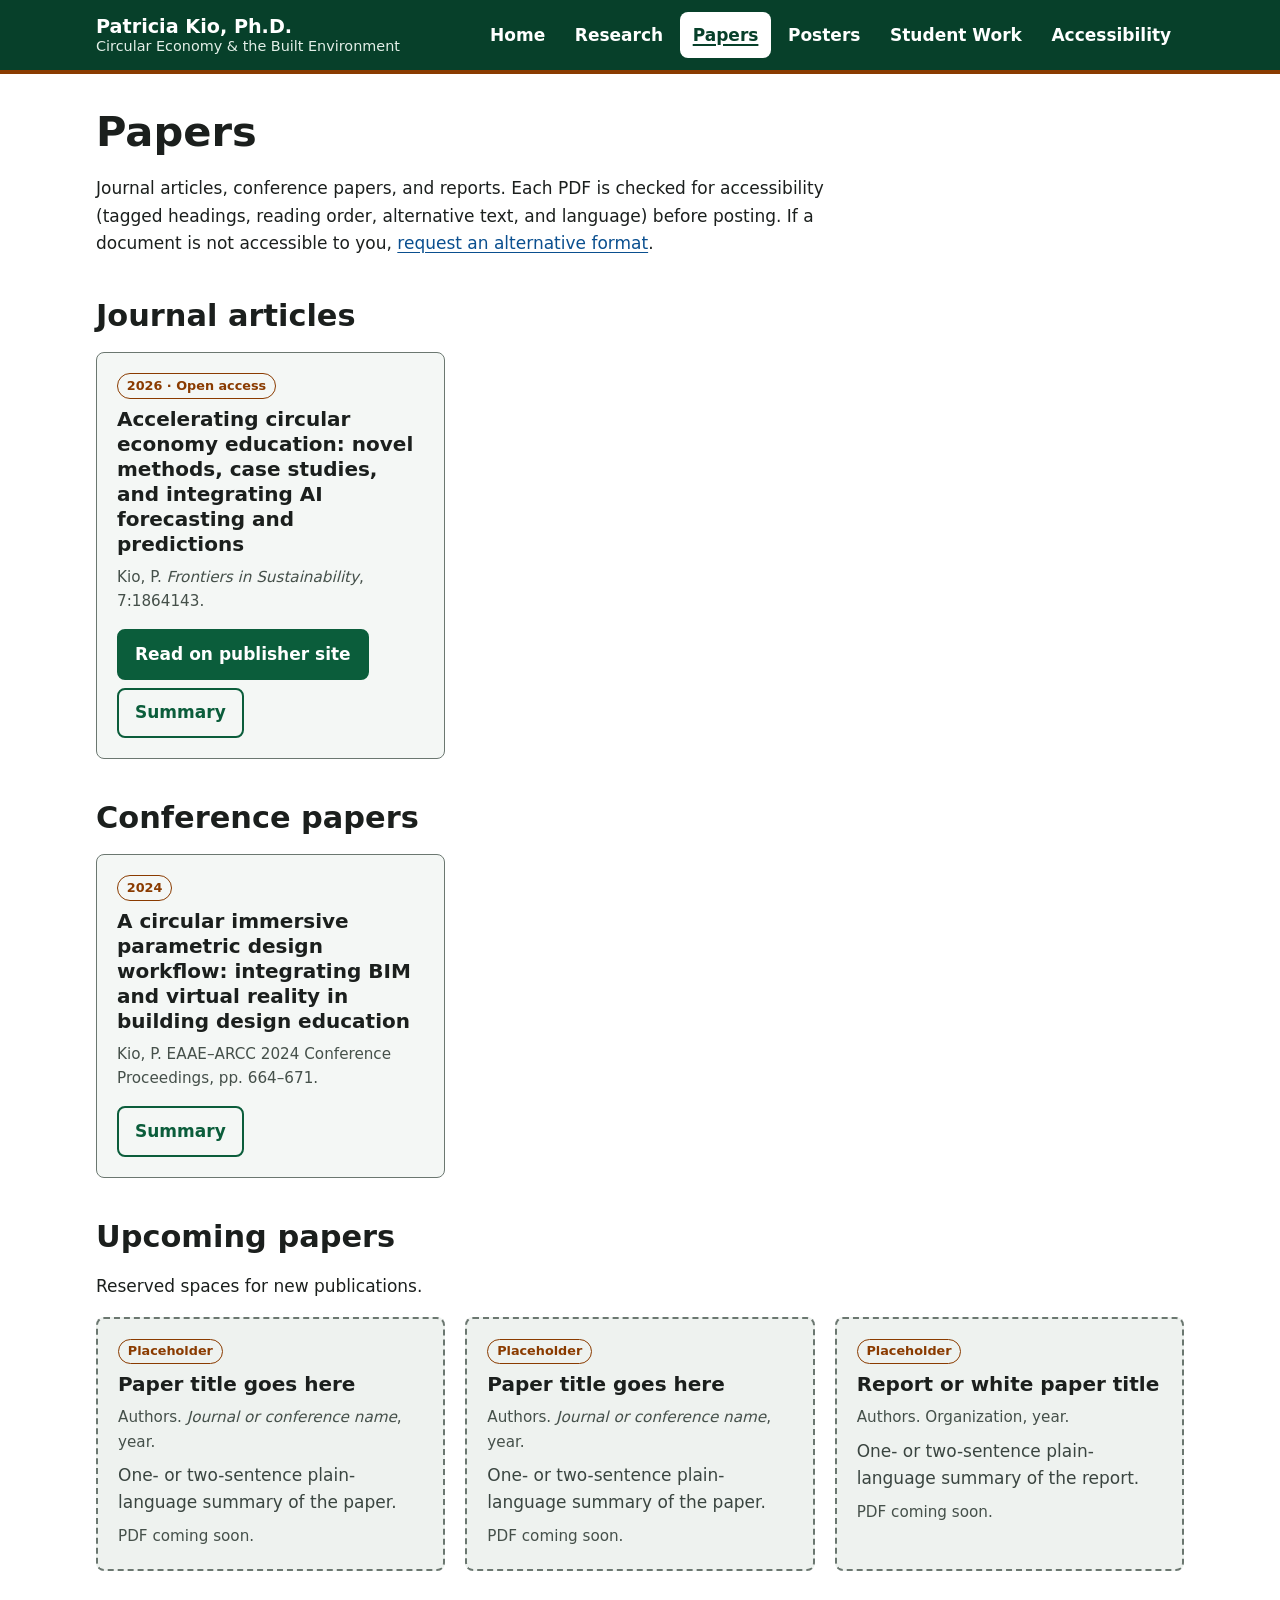
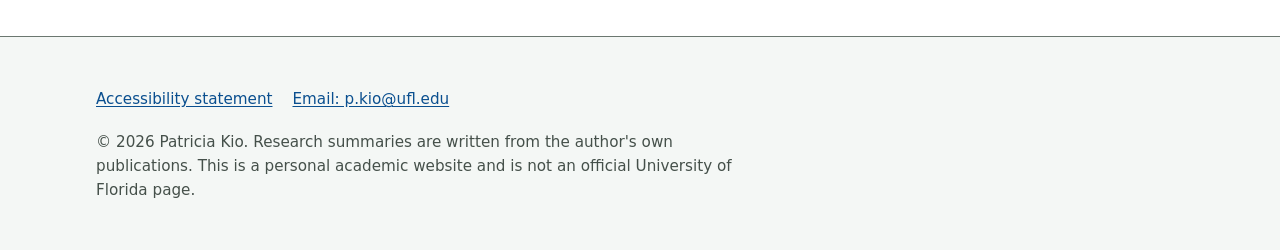
==== papers.html @ 59576799 "Add accessible research and teaching website Static WCAG 2.1 AA site for GitHub Pages: home, researc" ====
<!doctype html>
<html lang="en">
<head>
  <meta charset="utf-8">
  <meta name="viewport" content="width=device-width, initial-scale=1">
  <title>Papers | Patricia Kio — Circular Economy &amp; Built Environment</title>
  <meta name="description" content="Journal articles, conference papers, and reports by Patricia Kio, with accessible downloads.">
  <link rel="stylesheet" href="css/styles.css">
  <script src="js/site.js" defer></script>
</head>
<body>
  <a class="skip-link" href="#main">Skip to main content</a>

  <header class="site-header">
    <div class="container header-inner">
      <a class="site-title" href="index.html">Patricia Kio, Ph.D.
        <span>Circular Economy &amp; the Built Environment</span></a>
      <button class="nav-toggle" type="button" aria-expanded="false" aria-controls="site-nav">Menu</button>
      <nav id="site-nav" class="site-nav" aria-label="Main">
        <ul>
          <li><a href="index.html">Home</a></li>
          <li><a href="research.html">Research</a></li>
          <li><a href="papers.html" aria-current="page">Papers</a></li>
          <li><a href="posters.html">Posters</a></li>
          <li><a href="student-work.html">Student Work</a></li>
          <li><a href="accessibility.html">Accessibility</a></li>
        </ul>
      </nav>
    </div>
  </header>

  <main id="main" tabindex="-1">
    <div class="container">
      <h1>Papers</h1>
      <p class="lead">Journal articles, conference papers, and reports. Each PDF is checked for accessibility (tagged headings, reading order, alternative text, and language) before posting. If a document is not accessible to you, <a href="accessibility.html#feedback">request an alternative format</a>.</p>

      <h2 id="journal-heading">Journal articles</h2>
      <ul class="grid" aria-labelledby="journal-heading">
        <li class="card">
          <span class="tag">2026 · Open access</span>
          <h3>Accelerating circular economy education: novel methods, case studies, and integrating AI forecasting and predictions</h3>
          <p class="meta">Kio, P. <cite>Frontiers in Sustainability</cite>, 7:1864143.</p>
          <div class="actions">
            <a class="button" href="https://doi.org/10.3389/frsus.2026.1864143">Read on publisher site<span class="visually-hidden">: Accelerating circular economy education</span></a>
            <a class="button secondary" href="research.html#frontiers-2026">Summary<span class="visually-hidden"> of Accelerating circular economy education</span></a>
          </div>
        </li>
      </ul>

      <h2 id="conf-heading">Conference papers</h2>
      <ul class="grid" aria-labelledby="conf-heading">
        <li class="card">
          <span class="tag">2024</span>
          <h3>A circular immersive parametric design workflow: integrating BIM and virtual reality in building design education</h3>
          <p class="meta">Kio, P. EAAE–ARCC 2024 Conference Proceedings, pp. 664–671.</p>
          <div class="actions">
            <!-- When the accessible PDF is ready, save it as assets/papers/kio-2024-eaae-arcc.pdf and uncomment:
            <a class="button" href="assets/papers/kio-2024-eaae-arcc.pdf">Download PDF<span class="visually-hidden">: circular immersive parametric design workflow</span> (PDF, 940 KB)</a>
            -->
            <a class="button secondary" href="research.html#eaae-arcc-2024">Summary<span class="visually-hidden"> of the circular immersive parametric design workflow paper</span></a>
          </div>
        </li>
      </ul>

      <h2 id="upload-heading">Upcoming papers</h2>
      <p>Reserved spaces for new publications.</p>
      <ul class="grid" aria-labelledby="upload-heading">
        <!-- PLACEHOLDER PAPER — copy this whole <li> block for each new paper.
             1. Save the accessible PDF in assets/papers/ (lowercase, hyphens, no spaces).
             2. Replace the title, authors, venue and year.
             3. Put the file type and size in the link text, e.g. "(PDF, 1.2 MB)".
             4. Remove the "placeholder" class. -->
        <li class="card placeholder">
          <span class="tag">Placeholder</span>
          <h3>Paper title goes here</h3>
          <p class="meta">Authors. <cite>Journal or conference name</cite>, year.</p>
          <p>One- or two-sentence plain-language summary of the paper.</p>
          <p class="meta">PDF coming soon.</p>
        </li>
        <li class="card placeholder">
          <span class="tag">Placeholder</span>
          <h3>Paper title goes here</h3>
          <p class="meta">Authors. <cite>Journal or conference name</cite>, year.</p>
          <p>One- or two-sentence plain-language summary of the paper.</p>
          <p class="meta">PDF coming soon.</p>
        </li>
        <li class="card placeholder">
          <span class="tag">Placeholder</span>
          <h3>Report or white paper title</h3>
          <p class="meta">Authors. Organization, year.</p>
          <p>One- or two-sentence plain-language summary of the report.</p>
          <p class="meta">PDF coming soon.</p>
        </li>
      </ul>
    </div>
  </main>

  <footer class="site-footer">
    <div class="container">
      <ul>
        <li><a href="accessibility.html">Accessibility statement</a></li>
        <li><a href="mailto:p.kio@ufl.edu">Email: p.kio@ufl.edu</a></li>
      </ul>
      <p>&copy; 2026 Patricia Kio. Research summaries are written from the author's own publications. This is a personal academic website and is not an official University of Florida page.</p>
    </div>
  </footer>
</body>
</html>
---- css/styles.css ----
/* ==========================================================================
   Patricia Kio — Research & Teaching site
   Accessibility target: WCAG 2.1 Level AA (and WCAG 2.2 AA where practical)
   - All text/background pairs below meet 4.5:1 (normal text) or better.
   - Focus indicators are 3px, high-contrast, never removed.
   - Layout reflows at 320px wide and 400% zoom without horizontal scroll.
   ========================================================================== */

:root {
  --bg: #ffffff;
  --surface: #f4f7f5;
  --text: #1b1f1d;          /* 16.4:1 on --bg */
  --muted: #45504a;         /* 8.3:1 on --bg */
  --brand: #0b5d3b;         /* 7.6:1 on --bg — deep circular-economy green */
  --brand-strong: #07402a;
  --accent: #8a3b00;        /* 7.0:1 on --bg — used for highlights only */
  --link: #0a4f8f;          /* 8.2:1 on --bg */
  --link-visited: #5a2d82;  /* 9.0:1 on --bg */
  --border: #6b7770;        /* 4.7:1 — UI components need 3:1 */
  --focus: #b8410b;         /* outline colour */
  --focus-halo: #ffffff;
  --placeholder-bg: #eef2ef;
  --placeholder-text: #3a4540;
  --radius: 8px;
  --maxw: 72rem;
  font-size: 100%;
}

@media (prefers-color-scheme: dark) {
  :root {
    --bg: #121614;
    --surface: #1c2220;
    --text: #eef2ef;
    --muted: #c3ccc7;
    --brand: #7fd6a8;
    --brand-strong: #a8e9c6;
    --accent: #ffb27a;
    --link: #9cc9ff;
    --link-visited: #d3b3ff;
    --border: #8b9891;
    --focus: #ffb27a;
    --focus-halo: #121614;
    --placeholder-bg: #222a27;
    --placeholder-text: #d6ddd9;
  }
}

*, *::before, *::after { box-sizing: border-box; }

html { scroll-behavior: smooth; }
@media (prefers-reduced-motion: reduce) {
  html { scroll-behavior: auto; }
  *, *::before, *::after { transition: none !important; animation: none !important; }
}

body {
  margin: 0;
  background: var(--bg);
  color: var(--text);
  font-family: system-ui, -apple-system, "Segoe UI", Roboto, "Helvetica Neue", Arial, sans-serif;
  font-size: 1.0625rem;
  line-height: 1.6;            /* WCAG 1.4.12 text spacing friendly */
  -webkit-text-size-adjust: 100%;
}

img, svg, video { max-width: 100%; height: auto; }

h1, h2, h3, h4 { line-height: 1.25; color: var(--text); }
h1 { font-size: clamp(1.9rem, 4vw, 2.6rem); margin: 0 0 .5rem; }
h2 { font-size: clamp(1.45rem, 3vw, 1.9rem); margin: 2.5rem 0 .75rem; }
h3 { font-size: 1.25rem; margin: 1.75rem 0 .5rem; }
p, li { max-width: 70ch; }

a { color: var(--link); text-decoration: underline; text-underline-offset: .15em; }
a:visited { color: var(--link-visited); }
a:hover { text-decoration-thickness: .15em; }

/* Strong, consistent focus indicator (WCAG 2.4.7 / 2.4.11) */
:focus-visible {
  outline: 3px solid var(--focus);
  outline-offset: 3px;
  box-shadow: 0 0 0 6px var(--focus-halo);
  border-radius: 2px;
}

/* Skip link (WCAG 2.4.1) */
.skip-link {
  position: absolute;
  left: 1rem;
  top: -10rem;
  z-index: 100;
  background: var(--brand-strong);
  color: #fff;
  padding: .75rem 1rem;
  border-radius: var(--radius);
  font-weight: 700;
}
.skip-link:focus { top: 1rem; color: #fff; }

.visually-hidden {
  position: absolute !important;
  width: 1px; height: 1px;
  padding: 0; margin: -1px;
  overflow: hidden; clip: rect(0 0 0 0);
  white-space: nowrap; border: 0;
}

.container { width: 100%; max-width: var(--maxw); margin: 0 auto; padding: 0 1rem; }
@media (min-width: 48rem) { .container { padding: 0 2rem; } }

/* ---------- Header & navigation ---------- */
.site-header {
  background: var(--brand-strong);
  color: #fff;
  border-bottom: 4px solid var(--accent);
}
@media (prefers-color-scheme: dark) {
  .site-header { background: #0d2a1d; }
}
.header-inner {
  display: flex;
  flex-wrap: wrap;
  align-items: center;
  justify-content: space-between;
  gap: .5rem 1.5rem;
  padding-top: .75rem;
  padding-bottom: .75rem;
}
.site-title {
  color: #fff;
  font-weight: 800;
  font-size: 1.2rem;
  text-decoration: none;
  line-height: 1.2;
}
.site-title:visited { color: #fff; }
.site-title span { display: block; font-weight: 400; font-size: .9rem; color: #e3efe8; }

.nav-toggle {
  display: none;
  min-height: 44px;
  min-width: 44px;
  padding: .5rem .9rem;
  font: inherit;
  font-weight: 700;
  color: #fff;
  background: transparent;
  border: 2px solid #fff;
  border-radius: var(--radius);
  cursor: pointer;
}
.js .nav-toggle { display: inline-block; }
@media (min-width: 56rem) { .js .nav-toggle { display: none; } }

.site-nav ul {
  list-style: none;
  margin: 0;
  padding: 0;
  display: flex;
  flex-wrap: wrap;
  gap: .25rem;
}
.site-nav a {
  display: inline-block;
  min-height: 44px;           /* target size (WCAG 2.5.8) */
  padding: .6rem .8rem;
  color: #fff;
  text-decoration: none;
  border-radius: var(--radius);
  font-weight: 600;
}
.site-nav a:visited { color: #fff; }
.site-nav a:hover { background: rgba(255, 255, 255, .14); text-decoration: underline; }
.site-nav a[aria-current="page"] {
  background: #fff;
  color: var(--brand-strong);
  text-decoration: underline;
  text-decoration-thickness: 2px;
}
@media (prefers-color-scheme: dark) {
  .site-nav a[aria-current="page"] { color: #0d2a1d; }
}
.site-header :focus-visible { outline-color: #ffd7b8; box-shadow: none; }

/* Collapsed nav on small screens only when JS is available */
@media (max-width: 55.99rem) {
  .js .site-nav { flex-basis: 100%; }
  .js .site-nav[data-open="false"] { display: none; }
  .js .site-nav ul { flex-direction: column; padding-bottom: .5rem; }
}

/* ---------- Main ---------- */
main { display: block; padding: 2rem 0 3rem; }
main:focus { outline: none; }

.hero {
  margin-top: -2rem;          /* sit flush under the header */
  background: var(--surface);
  border-bottom: 1px solid var(--border);
  padding: 2.5rem 0;
}
.hero p.lead { font-size: 1.2rem; color: var(--muted); }
.eyebrow {
  text-transform: uppercase;
  letter-spacing: .08em;
  font-size: .85rem;
  font-weight: 700;
  color: var(--accent);
  margin: 0 0 .5rem;
}

.grid {
  display: grid;
  gap: 1.25rem;
  grid-template-columns: repeat(auto-fill, minmax(min(100%, 17rem), 1fr));
  padding: 0;
  list-style: none;
}

.card {
  background: var(--surface);
  border: 1px solid var(--border);
  border-radius: var(--radius);
  padding: 1.25rem;
  display: flex;
  flex-direction: column;
  gap: .5rem;
}
.card h3 { margin: 0; }
.card p { margin: 0; }
.card .meta { color: var(--muted); font-size: .95rem; }
.card .actions { margin-top: auto; padding-top: .5rem; display: flex; flex-wrap: wrap; gap: .5rem; }

.button {
  display: inline-block;
  min-height: 44px;
  padding: .6rem 1rem;
  border-radius: var(--radius);
  background: var(--brand);
  color: #fff;
  font-weight: 700;
  text-decoration: none;
  border: 2px solid var(--brand);
}
.button:visited { color: #fff; }
.button:hover { background: var(--brand-strong); border-color: var(--brand-strong); text-decoration: underline; }
.button.secondary { background: transparent; color: var(--brand); }
.button.secondary:visited { color: var(--brand); }
.button.secondary:hover { background: var(--bg); color: var(--brand-strong); }
@media (prefers-color-scheme: dark) {
  .button { color: #0d2a1d; }
  .button:visited { color: #0d2a1d; }
  .button.secondary, .button.secondary:visited { color: var(--brand); }
}

/* Placeholder slots for future uploads */
.placeholder {
  border: 2px dashed var(--border);
  background: var(--placeholder-bg);
  color: var(--placeholder-text);
}
.placeholder-figure {
  display: grid;
  place-items: center;
  aspect-ratio: 3 / 4;
  border-radius: calc(var(--radius) - 2px);
  background: var(--bg);
  border: 1px solid var(--border);
  font-weight: 700;
  text-align: center;
  padding: 1rem;
}
.placeholder-figure.landscape { aspect-ratio: 4 / 3; }
.tag {
  display: inline-block;
  font-size: .8rem;
  font-weight: 700;
  padding: .1rem .55rem;
  border-radius: 999px;
  border: 1px solid currentColor;
  color: var(--accent);
  width: fit-content;
}

.callout {
  border-left: 6px solid var(--brand);
  background: var(--surface);
  padding: 1rem 1.25rem;
  border-radius: 0 var(--radius) var(--radius) 0;
  margin: 1.5rem 0;
}
.callout > :first-child { margin-top: 0; }
.callout > :last-child { margin-bottom: 0; }

/* Key figures */
.stats {
  display: grid;
  gap: 1rem;
  grid-template-columns: repeat(auto-fit, minmax(min(100%, 12rem), 1fr));
  list-style: none;
  padding: 0;
  margin: 1.5rem 0;
}
.stats li {
  background: var(--surface);
  border: 1px solid var(--border);
  border-radius: var(--radius);
  padding: 1rem;
}
.stats strong { display: block; font-size: 1.6rem; color: var(--brand); line-height: 1.2; }

/* Tables (scroll inside their own region, never the page) */
.table-wrap { overflow-x: auto; margin: 1rem 0; border: 1px solid var(--border); border-radius: var(--radius); }
.table-wrap:focus-visible { outline-offset: 0; }
table { border-collapse: collapse; width: 100%; min-width: 32rem; }
caption { text-align: left; font-weight: 700; padding: .75rem 1rem; }
th, td { text-align: left; vertical-align: top; padding: .65rem 1rem; border-top: 1px solid var(--border); }
thead th { background: var(--surface); }

blockquote {
  margin: 1.25rem 0;
  padding: .75rem 1.25rem;
  border-left: 4px solid var(--accent);
  background: var(--surface);
  font-style: italic;
}

details {
  border: 1px solid var(--border);
  border-radius: var(--radius);
  padding: .5rem 1rem;
  margin: 1rem 0;
  background: var(--surface);
}
summary { cursor: pointer; font-weight: 700; min-height: 44px; display: flex; align-items: center; }

/* Article citation block */
.citation {
  font-family: ui-monospace, SFMono-Regular, Consolas, monospace;
  font-size: .95rem;
  background: var(--surface);
  border: 1px solid var(--border);
  border-radius: var(--radius);
  padding: 1rem;
  overflow-wrap: anywhere;
}

/* ---------- Footer ---------- */
.site-footer {
  background: var(--surface);
  border-top: 1px solid var(--border);
  padding: 2rem 0;
  color: var(--muted);
  font-size: .95rem;
}
.site-footer ul { list-style: none; padding: 0; display: flex; flex-wrap: wrap; gap: .25rem 1.25rem; }
.site-footer a { display: inline-block; min-height: 24px; padding: .2rem 0; }

/* Print: show link destinations */
@media print {
  .site-header, .site-footer, .skip-link, .nav-toggle { display: none; }
  a[href^="http"]::after { content: " (" attr(href) ")"; font-size: .85em; }
  body { font-size: 12pt; }
}

/* Windows High Contrast / forced colors */
@media (forced-colors: active) {
  .button, .card, .placeholder, .stats li { border: 1px solid CanvasText; }
  :focus-visible { outline: 3px solid Highlight; }
}

/* Card-level headings when a card sits directly under the page h1 */
.card-title { font-size: 1.25rem; margin: 0; }
.card-figure { margin: 0; }
.card-figure img { display: block; width: 100%; border-radius: calc(var(--radius) - 2px); border: 1px solid var(--border); }
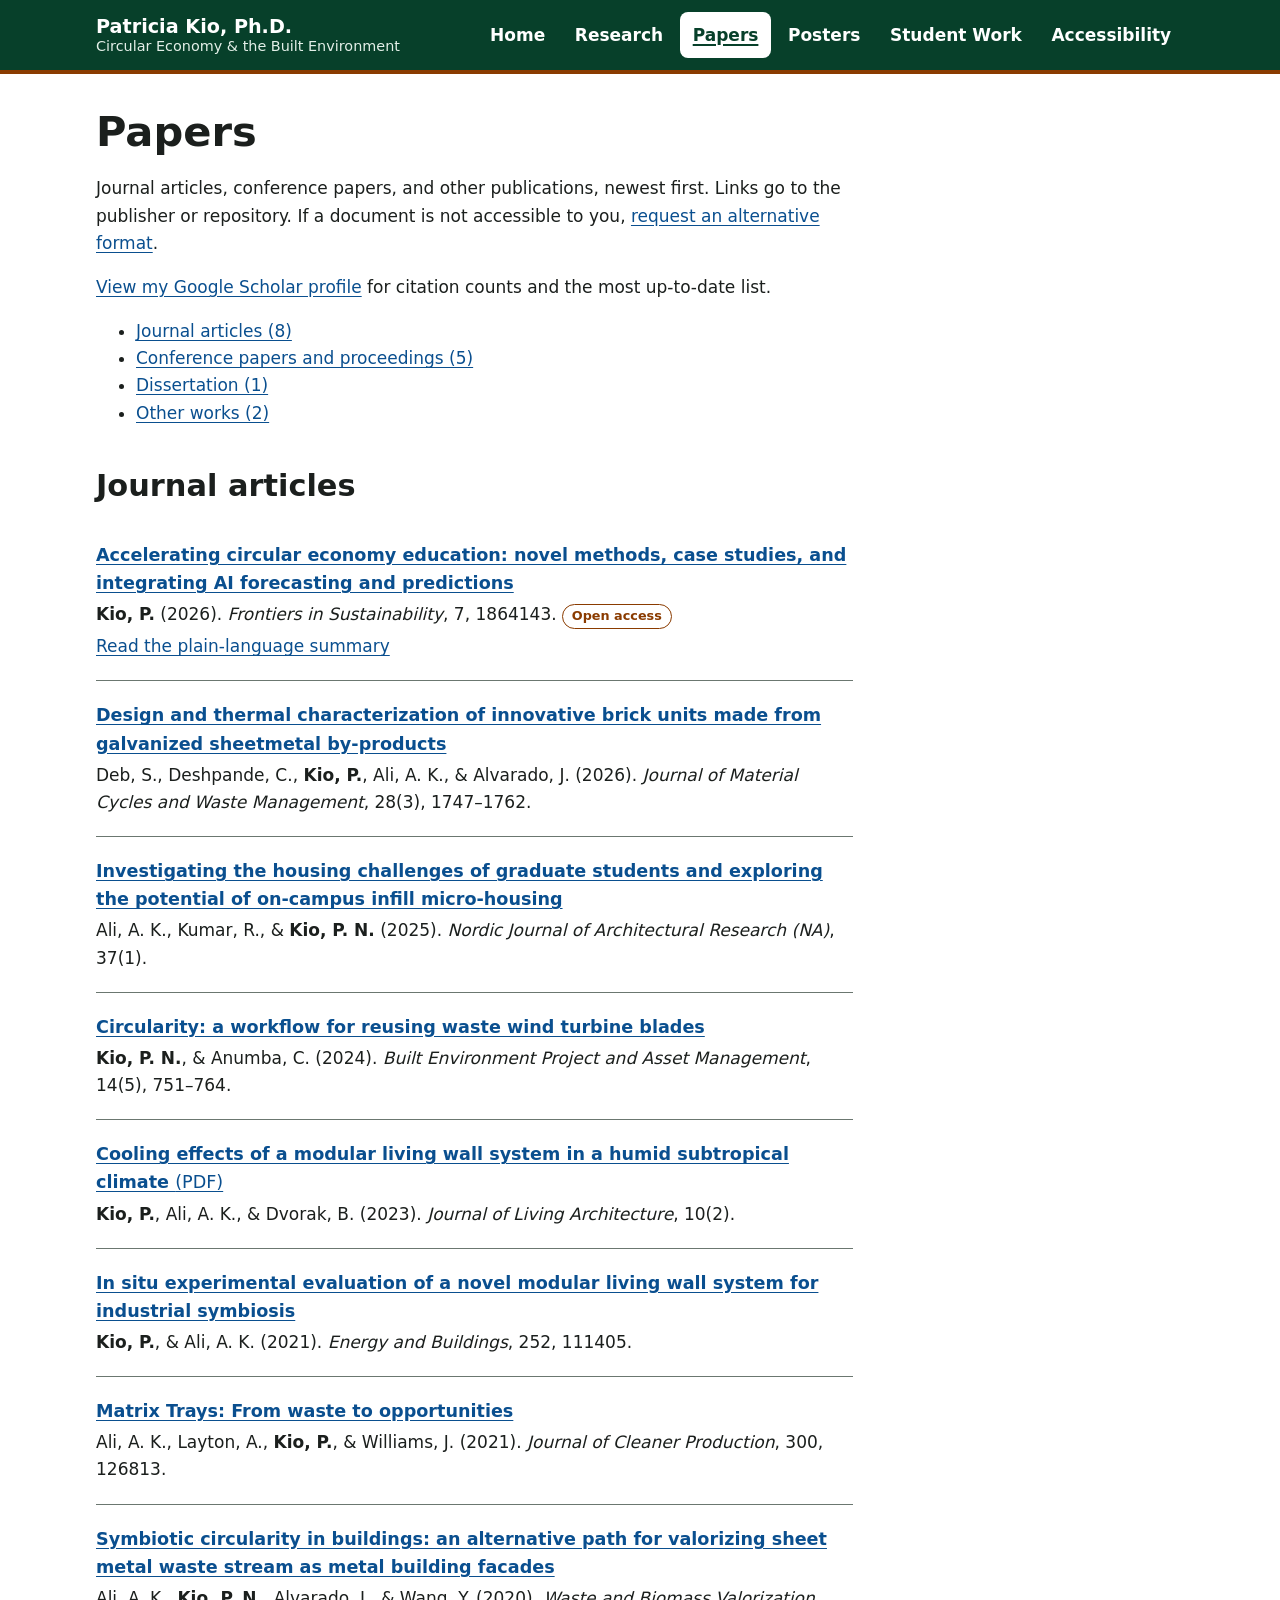
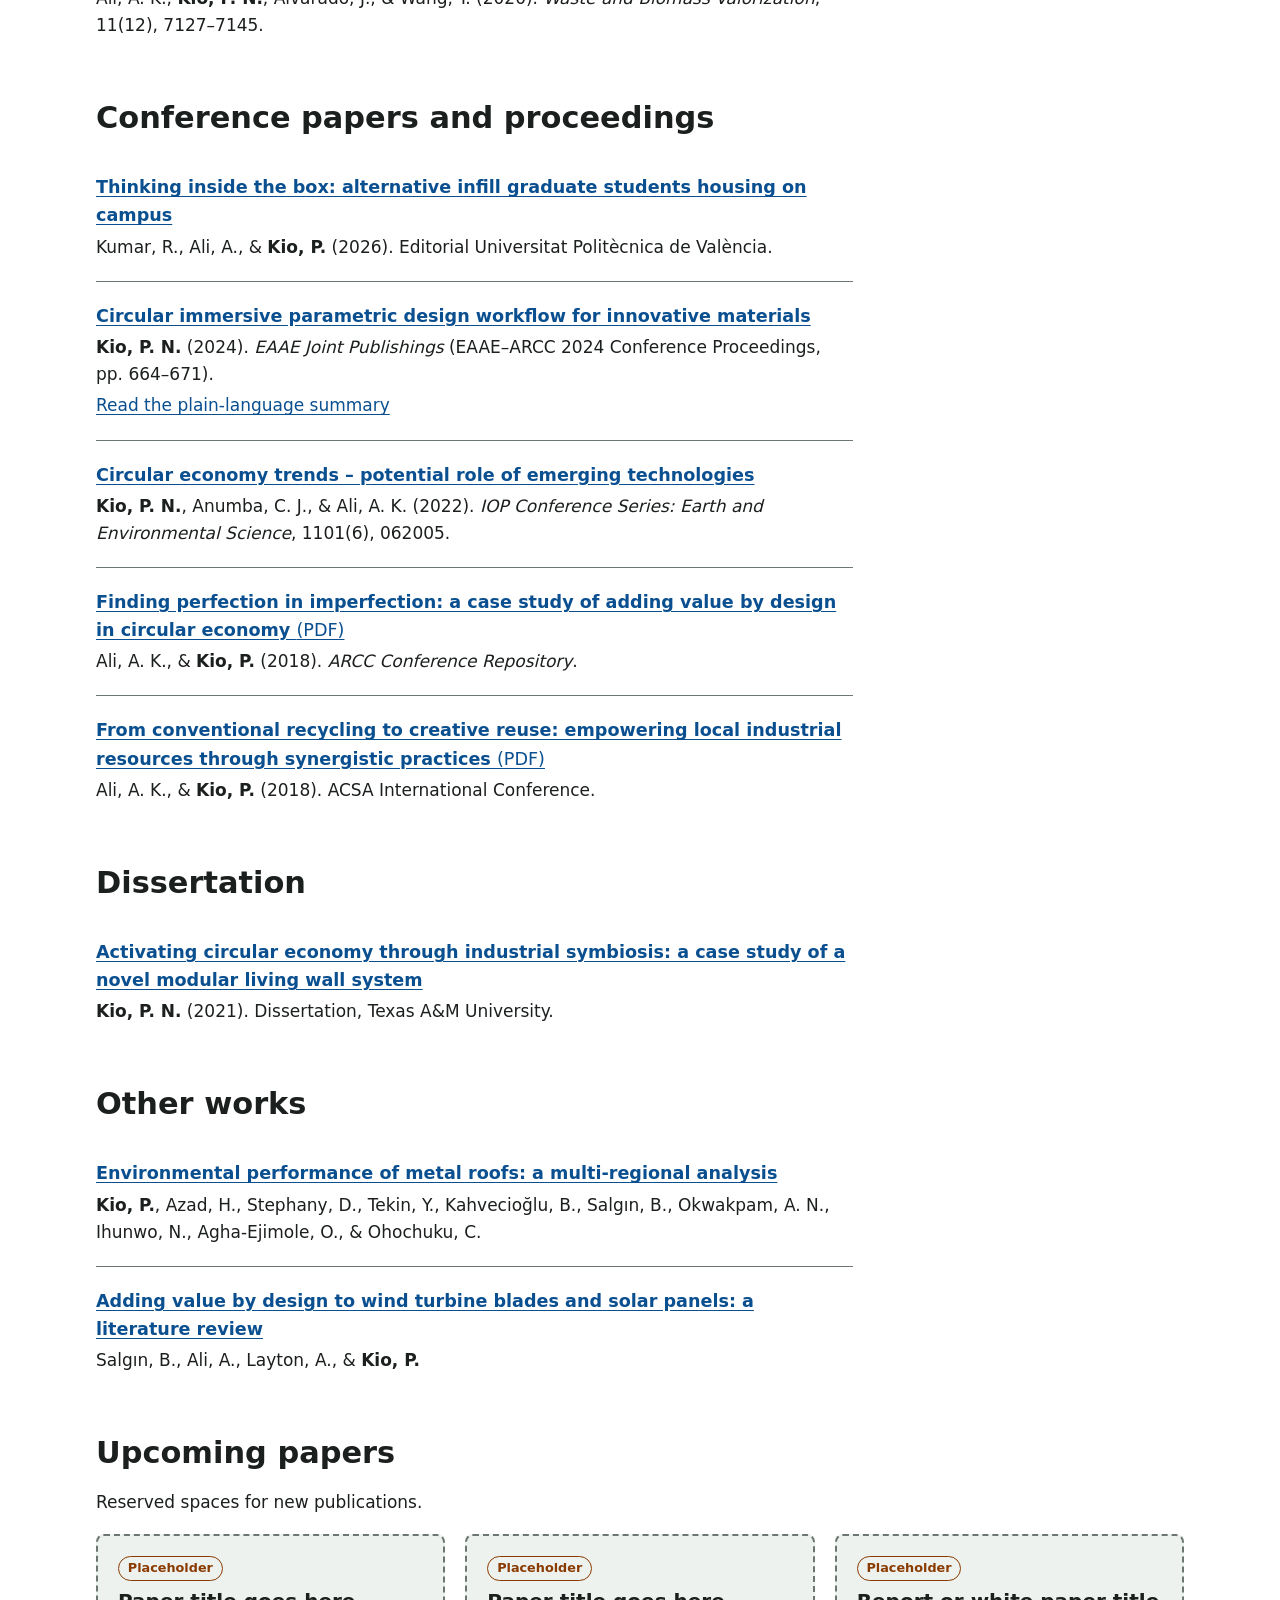
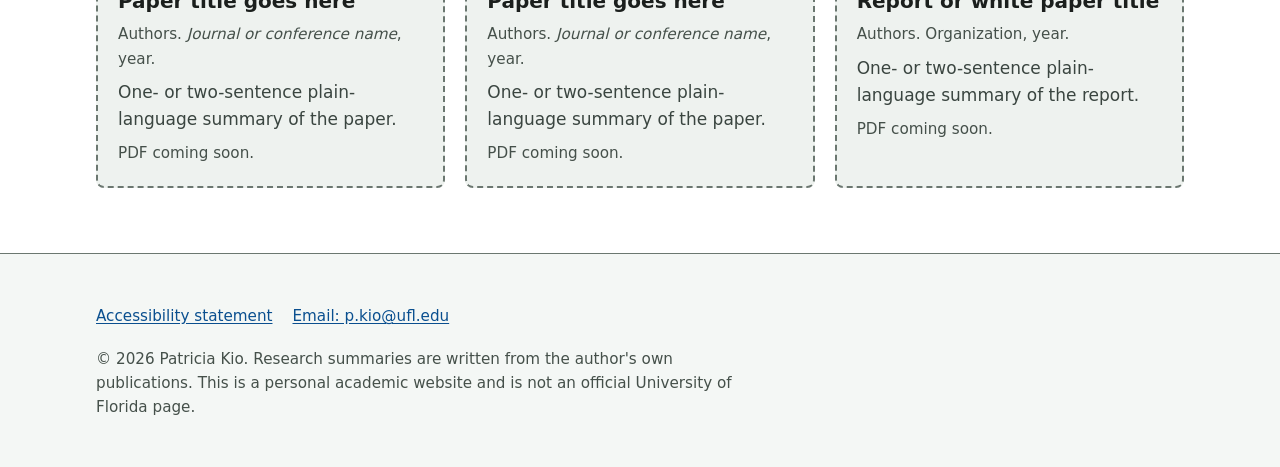
==== commit 8c5797b9: "Add full publication list from Google Scholar Papers page now lists 16 publications grouped by type " ====
--- a/papers.html
+++ b/papers.html
@@ -32,35 +32,103 @@
   <main id="main" tabindex="-1">
     <div class="container">
       <h1>Papers</h1>
-      <p class="lead">Journal articles, conference papers, and reports. Each PDF is checked for accessibility (tagged headings, reading order, alternative text, and language) before posting. If a document is not accessible to you, <a href="accessibility.html#feedback">request an alternative format</a>.</p>
+      <p class="lead">Journal articles, conference papers, and other publications, newest first. Links go to the publisher or repository. If a document is not accessible to you, <a href="accessibility.html#feedback">request an alternative format</a>.</p>
+      <p><a href="https://scholar.google.com/citations?user=vyHEdCwAAAAJ&amp;hl=en">View my Google Scholar profile</a> for citation counts and the most up-to-date list.</p>
+
+      <nav aria-label="Publication types">
+        <h2 class="visually-hidden">Jump to</h2>
+        <ul>
+          <li><a href="#journal-heading">Journal articles (8)</a></li>
+          <li><a href="#conf-heading">Conference papers and proceedings (5)</a></li>
+          <li><a href="#thesis-heading">Dissertation (1)</a></li>
+          <li><a href="#other-heading">Other works (2)</a></li>
+        </ul>
+      </nav>
+
+      <!-- To add a publication, copy one <li> in the right list below and edit it.
+           Keep newest first. Put your name in <strong>. -->
 
       <h2 id="journal-heading">Journal articles</h2>
-      <ul class="grid" aria-labelledby="journal-heading">
-        <li class="card">
-          <span class="tag">2026 · Open access</span>
-          <h3>Accelerating circular economy education: novel methods, case studies, and integrating AI forecasting and predictions</h3>
-          <p class="meta">Kio, P. <cite>Frontiers in Sustainability</cite>, 7:1864143.</p>
-          <div class="actions">
-            <a class="button" href="https://doi.org/10.3389/frsus.2026.1864143">Read on publisher site<span class="visually-hidden">: Accelerating circular economy education</span></a>
-            <a class="button secondary" href="research.html#frontiers-2026">Summary<span class="visually-hidden"> of Accelerating circular economy education</span></a>
-          </div>
+      <ol class="pub-list" aria-labelledby="journal-heading">
+        <li>
+          <p class="pub-title"><a href="https://doi.org/10.3389/frsus.2026.1864143">Accelerating circular economy education: novel methods, case studies, and integrating AI forecasting and predictions</a></p>
+          <p class="meta"><strong>Kio, P.</strong> (2026). <cite>Frontiers in Sustainability</cite>, 7, 1864143. <span class="tag">Open access</span></p>
+          <p class="meta"><a href="research.html#frontiers-2026">Read the plain-language summary<span class="visually-hidden"> of Accelerating circular economy education</span></a></p>
         </li>
-      </ul>
+        <li>
+          <p class="pub-title"><a href="https://link.springer.com/article/10.1007/s10163-026-02495-6">Design and thermal characterization of innovative brick units made from galvanized sheetmetal by-products</a></p>
+          <p class="meta">Deb, S., Deshpande, C., <strong>Kio, P.</strong>, Ali, A. K., &amp; Alvarado, J. (2026). <cite>Journal of Material Cycles and Waste Management</cite>, 28(3), 1747–1762.</p>
+        </li>
+        <li>
+          <p class="pub-title"><a href="https://arkitekturforskning.net/na/article/view/1371">Investigating the housing challenges of graduate students and exploring the potential of on-campus infill micro-housing</a></p>
+          <p class="meta">Ali, A. K., Kumar, R., &amp; <strong>Kio, P. N.</strong> (2025). <cite>Nordic Journal of Architectural Research (NA)</cite>, 37(1).</p>
+        </li>
+        <li>
+          <p class="pub-title"><a href="https://www.emerald.com/bepam/article/14/5/751/1236229">Circularity: a workflow for reusing waste wind turbine blades</a></p>
+          <p class="meta"><strong>Kio, P. N.</strong>, &amp; Anumba, C. (2024). <cite>Built Environment Project and Asset Management</cite>, 14(5), 751–764.</p>
+        </li>
+        <li>
+          <p class="pub-title"><a href="https://livingarchitecturemonitor.com/s/JLIV2023Volume10_Issue2-CoolingLivingWall.pdf">Cooling effects of a modular living wall system in a humid subtropical climate <span class="file-type">(PDF)</span></a></p>
+          <p class="meta"><strong>Kio, P.</strong>, Ali, A. K., &amp; Dvorak, B. (2023). <cite>Journal of Living Architecture</cite>, 10(2).</p>
+        </li>
+        <li>
+          <p class="pub-title"><a href="https://www.sciencedirect.com/science/article/pii/S0378778821006897">In situ experimental evaluation of a novel modular living wall system for industrial symbiosis</a></p>
+          <p class="meta"><strong>Kio, P.</strong>, &amp; Ali, A. K. (2021). <cite>Energy and Buildings</cite>, 252, 111405.</p>
+        </li>
+        <li>
+          <p class="pub-title"><a href="https://www.sciencedirect.com/science/article/pii/S0959652621010325">Matrix Trays: From waste to opportunities</a></p>
+          <p class="meta">Ali, A. K., Layton, A., <strong>Kio, P.</strong>, &amp; Williams, J. (2021). <cite>Journal of Cleaner Production</cite>, 300, 126813.</p>
+        </li>
+        <li>
+          <p class="pub-title"><a href="https://link.springer.com/article/10.1007/s12649-020-01060-y">Symbiotic circularity in buildings: an alternative path for valorizing sheet metal waste stream as metal building facades</a></p>
+          <p class="meta">Ali, A. K., <strong>Kio, P. N.</strong>, Alvarado, J., &amp; Wang, Y. (2020). <cite>Waste and Biomass Valorization</cite>, 11(12), 7127–7145.</p>
+        </li>
+      </ol>
 
-      <h2 id="conf-heading">Conference papers</h2>
-      <ul class="grid" aria-labelledby="conf-heading">
-        <li class="card">
-          <span class="tag">2024</span>
-          <h3>A circular immersive parametric design workflow: integrating BIM and virtual reality in building design education</h3>
-          <p class="meta">Kio, P. EAAE–ARCC 2024 Conference Proceedings, pp. 664–671.</p>
-          <div class="actions">
-            <!-- When the accessible PDF is ready, save it as assets/papers/kio-2024-eaae-arcc.pdf and uncomment:
-            <a class="button" href="assets/papers/kio-2024-eaae-arcc.pdf">Download PDF<span class="visually-hidden">: circular immersive parametric design workflow</span> (PDF, 940 KB)</a>
-            -->
-            <a class="button secondary" href="research.html#eaae-arcc-2024">Summary<span class="visually-hidden"> of the circular immersive parametric design workflow paper</span></a>
-          </div>
+      <h2 id="conf-heading">Conference papers and proceedings</h2>
+      <ol class="pub-list" aria-labelledby="conf-heading">
+        <li>
+          <p class="pub-title"><a href="https://riunet.upv.es/entities/publication/ecd5da2e-d41c-4ffb-afc2-a0357493e158">Thinking inside the box: alternative infill graduate students housing on campus</a></p>
+          <p class="meta">Kumar, R., Ali, A., &amp; <strong>Kio, P.</strong> (2026). Editorial Universitat Politècnica de València.</p>
         </li>
-      </ul>
+        <li>
+          <p class="pub-title"><a href="https://publishings.eaae.eu/index.php/jp/article/view/421">Circular immersive parametric design workflow for innovative materials</a></p>
+          <p class="meta"><strong>Kio, P. N.</strong> (2024). <cite>EAAE Joint Publishings</cite> (EAAE–ARCC 2024 Conference Proceedings, pp. 664–671).</p>
+          <p class="meta"><a href="research.html#eaae-arcc-2024">Read the plain-language summary<span class="visually-hidden"> of Circular immersive parametric design workflow</span></a></p>
+        </li>
+        <li>
+          <p class="pub-title"><a href="https://iopscience.iop.org/article/10.1088/1755-1315/1101/6/062005/meta">Circular economy trends – potential role of emerging technologies</a></p>
+          <p class="meta"><strong>Kio, P. N.</strong>, Anumba, C. J., &amp; Ali, A. K. (2022). <cite>IOP Conference Series: Earth and Environmental Science</cite>, 1101(6), 062005.</p>
+        </li>
+        <li>
+          <p class="pub-title"><a href="https://arcc-repository.org/index.php/repository/article/download/698/570">Finding perfection in imperfection: a case study of adding value by design in circular economy <span class="file-type">(PDF)</span></a></p>
+          <p class="meta">Ali, A. K., &amp; <strong>Kio, P.</strong> (2018). <cite>ARCC Conference Repository</cite>.</p>
+        </li>
+        <li>
+          <p class="pub-title"><a href="https://www.academia.edu/download/124568601/ACSA.Intl.2018.22.pdf">From conventional recycling to creative reuse: empowering local industrial resources through synergistic practices <span class="file-type">(PDF)</span></a></p>
+          <p class="meta">Ali, A. K., &amp; <strong>Kio, P.</strong> (2018). ACSA International Conference.</p>
+        </li>
+      </ol>
+
+      <h2 id="thesis-heading">Dissertation</h2>
+      <ol class="pub-list" aria-labelledby="thesis-heading">
+        <li>
+          <p class="pub-title"><a href="https://oaktrust.library.tamu.edu/items/4c35bb93-0d3b-4aac-912f-bd89ed036745">Activating circular economy through industrial symbiosis: a case study of a novel modular living wall system</a></p>
+          <p class="meta"><strong>Kio, P. N.</strong> (2021). Dissertation, Texas A&amp;M University.</p>
+        </li>
+      </ol>
+
+      <h2 id="other-heading">Other works</h2>
+      <ol class="pub-list" aria-labelledby="other-heading">
+        <li>
+          <p class="pub-title"><a href="https://avesis.erciyes.edu.tr/yayin/7bc7c0e5-704f-4349-931d-4ae44d82ccb3/environmental-performance-of-metal-roofs-a-multi-regional-analysis">Environmental performance of metal roofs: a multi-regional analysis</a></p>
+          <p class="meta"><strong>Kio, P.</strong>, Azad, H., Stephany, D., Tekin, Y., Kahvecioğlu, B., Salgın, B., Okwakpam, A. N., Ihunwo, N., Agha-Ejimole, O., &amp; Ohochuku, C.</p>
+        </li>
+        <li>
+          <p class="pub-title"><a href="https://avesis.erciyes.edu.tr/yayin/2a4fc023-74ac-47e5-b43c-2c8870fdc836/adding-value-by-design-to-wind-turbine-blades-and-solar-panels-a-literature-review">Adding value by design to wind turbine blades and solar panels: a literature review</a></p>
+          <p class="meta">Salgın, B., Ali, A., Layton, A., &amp; <strong>Kio, P.</strong></p>
+        </li>
+      </ol>
 
       <h2 id="upload-heading">Upcoming papers</h2>
       <p>Reserved spaces for new publications.</p>
--- a/css/styles.css
+++ b/css/styles.css
@@ -373,3 +373,11 @@
 .card-title { font-size: 1.25rem; margin: 0; }
 .card-figure { margin: 0; }
 .card-figure img { display: block; width: 100%; border-radius: calc(var(--radius) - 2px); border: 1px solid var(--border); }
+
+/* Publication lists */
+.pub-list { list-style: none; padding: 0; margin: 1rem 0; }
+.pub-list > li { padding: 1rem 0; border-top: 1px solid var(--border); }
+.pub-list > li:first-child { border-top: 0; }
+.pub-list p { margin: .25rem 0; }
+.pub-title { font-weight: 700; font-size: 1.1rem; }
+.file-type { font-weight: 400; }
